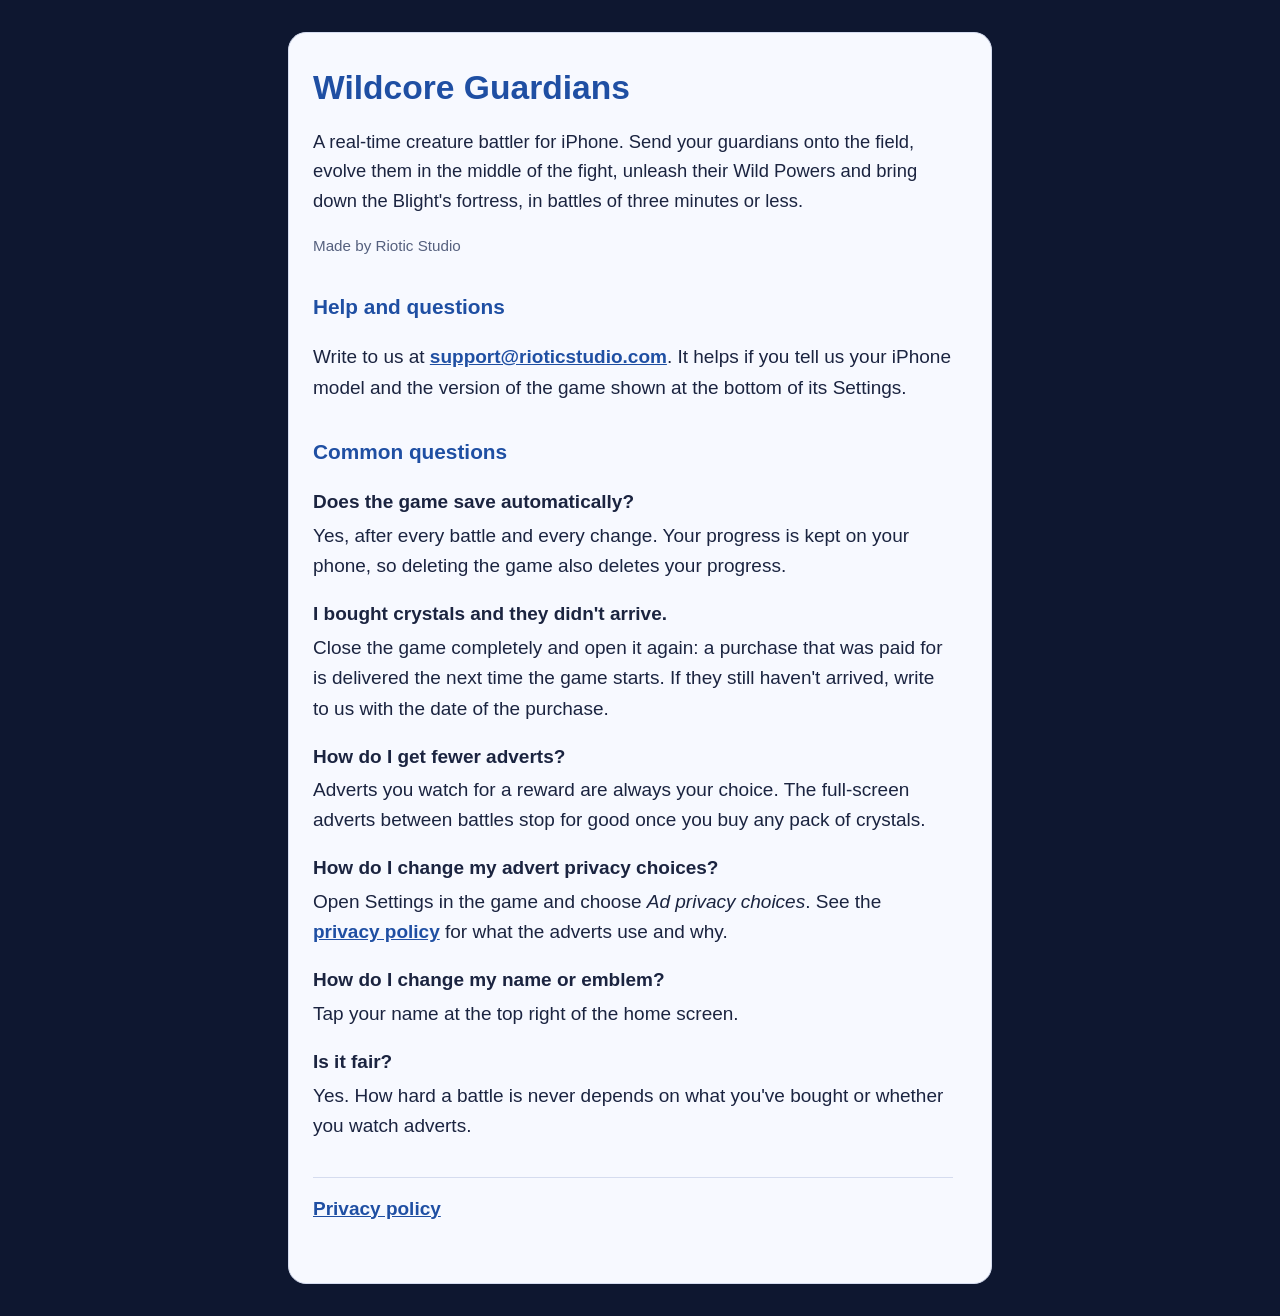
==== index.html @ 19abb848 "Wildcore Guardians help page and privacy policy" ====
<!doctype html>
<html lang="en">
<head>
<meta charset="utf-8">
<meta name="viewport" content="width=device-width, initial-scale=1">
<title>Wildcore Guardians · Help</title>
<link rel="stylesheet" href="style.css">
</head>
<body>
<main>
<h1>Wildcore Guardians</h1>
<p class="lead">A real-time creature battler for iPhone. Send your guardians onto the field, evolve them in the middle of the
fight, unleash their Wild Powers and bring down the Blight's fortress, in battles of three minutes or less.</p>
<p class="date">Made by Riotic Studio</p>

<h2>Help and questions</h2>
<p>Write to us at <a href="mailto:support@rioticstudio.com">support@rioticstudio.com</a>. It helps if you tell us your
iPhone model and the version of the game shown at the bottom of its Settings.</p>

<h2>Common questions</h2>
<dl>
<dt>Does the game save automatically?</dt>
<dd>Yes, after every battle and every change. Your progress is kept on your phone, so deleting the game also deletes your
progress.</dd>
<dt>I bought crystals and they didn't arrive.</dt>
<dd>Close the game completely and open it again: a purchase that was paid for is delivered the next time the game starts. If
they still haven't arrived, write to us with the date of the purchase.</dd>
<dt>How do I get fewer adverts?</dt>
<dd>Adverts you watch for a reward are always your choice. The full-screen adverts between battles stop for good once you buy
any pack of crystals.</dd>
<dt>How do I change my advert privacy choices?</dt>
<dd>Open Settings in the game and choose <em>Ad privacy choices</em>. See the <a href="privacy.html">privacy policy</a> for what
the adverts use and why.</dd>
<dt>How do I change my name or emblem?</dt>
<dd>Tap your name at the top right of the home screen.</dd>
<dt>Is it fair?</dt>
<dd>Yes. How hard a battle is never depends on what you've bought or whether you watch adverts.</dd>
</dl>

<p class="links"><a href="privacy.html">Privacy policy</a></p>
</main>
</body>
</html>
---- style.css ----
/* Wildcore Guardians' help and privacy pages: the game's night blue and gold, in large, high-contrast text. */
:root {
  --paper: #0e1730;
  --card: #f7f9ff;
  --ink: #1b2440;
  --soft: #55607e;
  --blue: #1f4fa3;
  --rule: #d5dcef;
  --gold: #b9791a;
}

* { box-sizing: border-box; }

body {
  margin: 0;
  background: var(--paper);
  color: var(--ink);
  font: 19px/1.6 -apple-system, BlinkMacSystemFont, "Segoe UI", Helvetica, Arial, sans-serif;
}

main {
  max-width: 44rem;
  margin: 2rem auto;
  padding: 2rem 1.5rem 2.5rem;
  background: var(--card);
  border: 1px solid var(--rule);
  border-radius: 18px;
}

@media (max-width: 48rem) {
  main { margin: 0; border-radius: 0; border-width: 0; padding: 1.5rem 16px 2rem; }
}

h1 { color: var(--blue); font-size: 2.1rem; line-height: 1.2; margin: 0.2rem 0 0.4rem; }
h2 { color: var(--blue); font-size: 1.3rem; margin: 2rem 0 0.4rem; }
p, li, dd { max-width: 40rem; }
ul { padding-left: 1.3rem; }
li { margin: 0.35rem 0; }
dt { font-weight: 700; margin-top: 1.1rem; }
dd { margin: 0.2rem 0 0; }
a { color: var(--blue); font-weight: 600; }
.lead { font-size: 1.15rem; }
.date, .crumb { color: var(--soft); font-size: 0.95rem; }
.crumb a { font-weight: 400; }
.short { background: #e9effc; border-radius: 12px; padding: 0.2rem 1.2rem 0.6rem; margin-top: 1.4rem; }
.short h2 { margin-top: 1rem; }
.links { margin-top: 2.2rem; border-top: 1px solid var(--rule); padding-top: 1rem; }
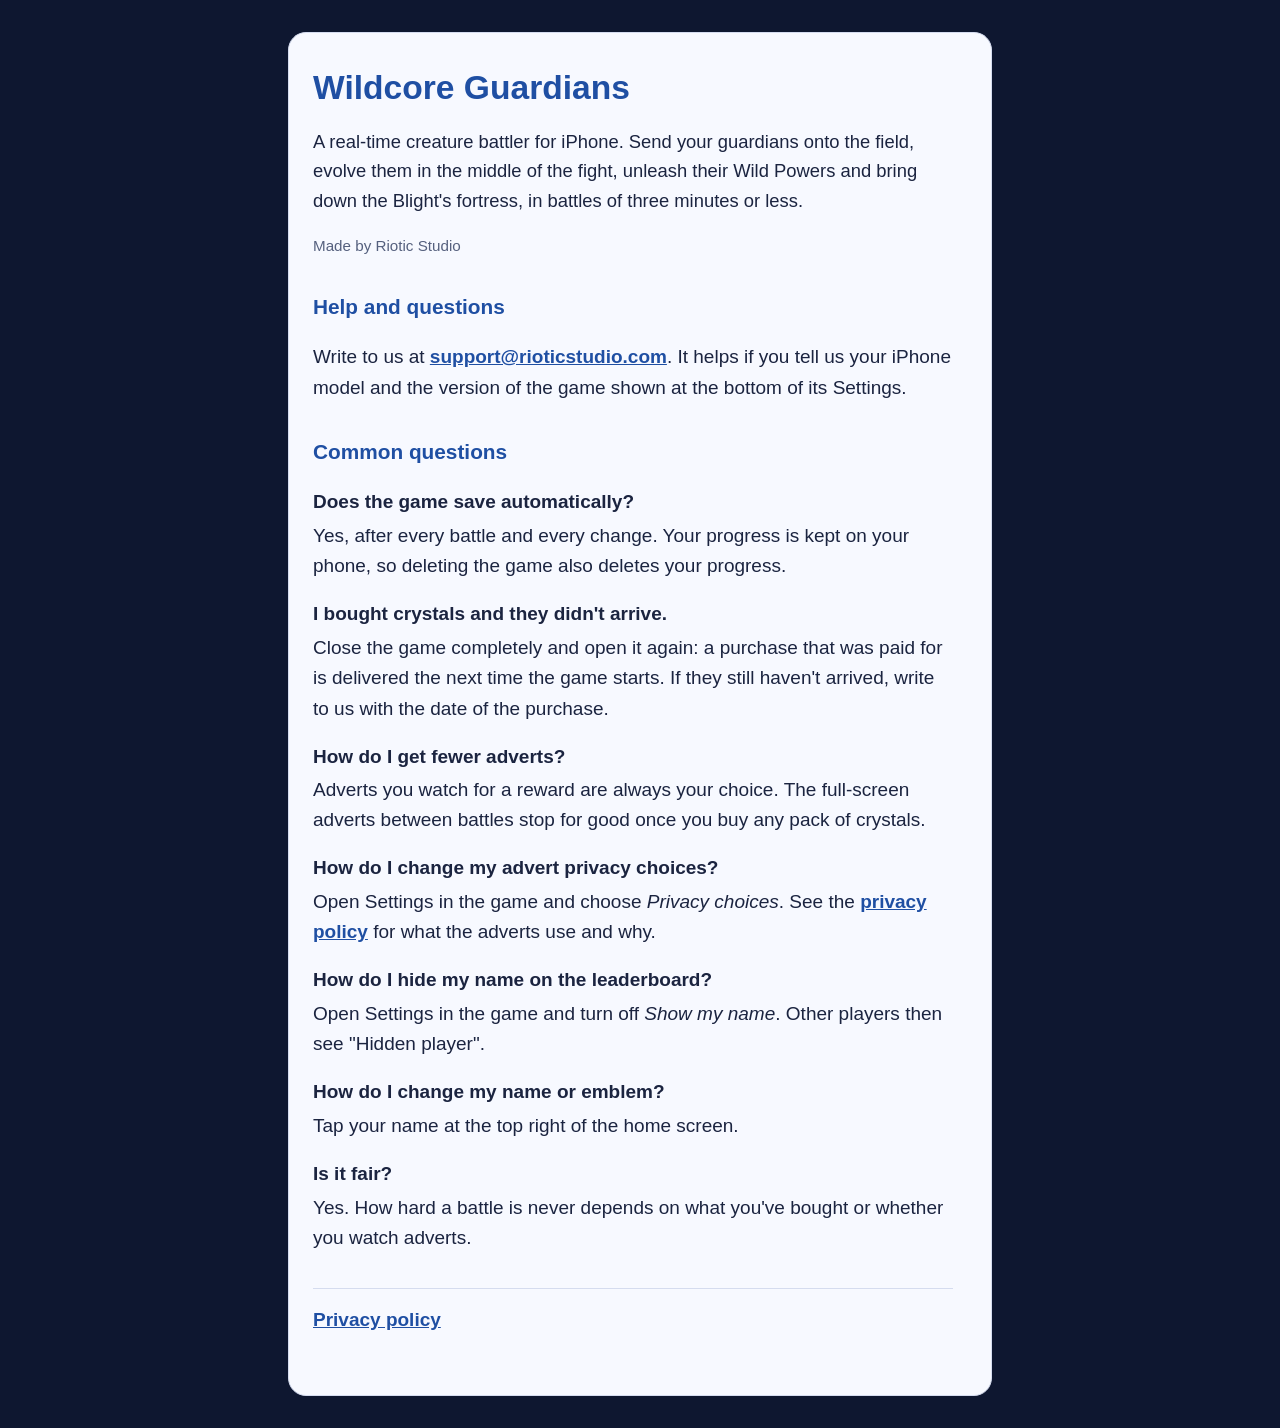
==== commit d9c6a991: "Privacy policy and help: the Game Center leaderboard and Show my name; Privacy choices Co-Authored-B" ====
--- a/index.html
+++ b/index.html
@@ -29,8 +29,10 @@
 <dd>Adverts you watch for a reward are always your choice. The full-screen adverts between battles stop for good once you buy
 any pack of crystals.</dd>
 <dt>How do I change my advert privacy choices?</dt>
-<dd>Open Settings in the game and choose <em>Ad privacy choices</em>. See the <a href="privacy.html">privacy policy</a> for what
+<dd>Open Settings in the game and choose <em>Privacy choices</em>. See the <a href="privacy.html">privacy policy</a> for what
 the adverts use and why.</dd>
+<dt>How do I hide my name on the leaderboard?</dt>
+<dd>Open Settings in the game and turn off <em>Show my name</em>. Other players then see "Hidden player".</dd>
 <dt>How do I change my name or emblem?</dt>
 <dd>Tap your name at the top right of the home screen.</dd>
 <dt>Is it fair?</dt>
